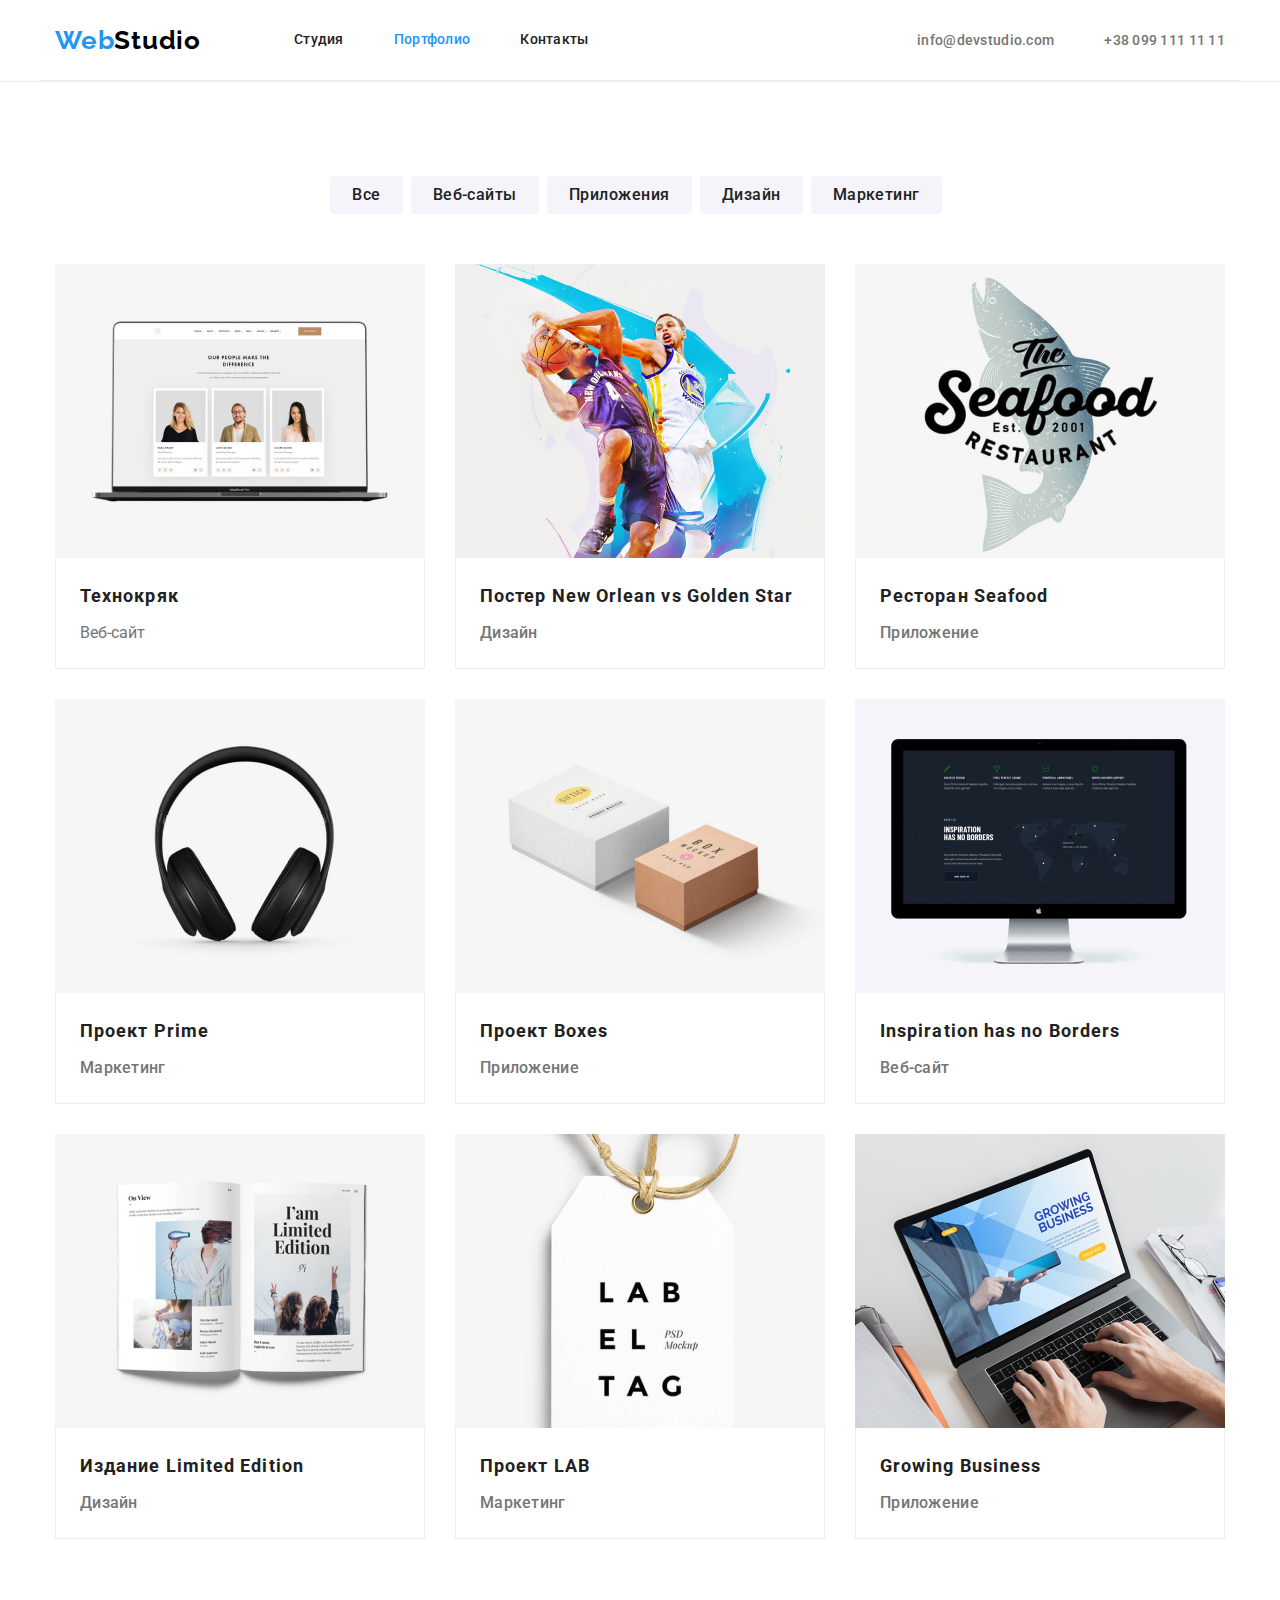
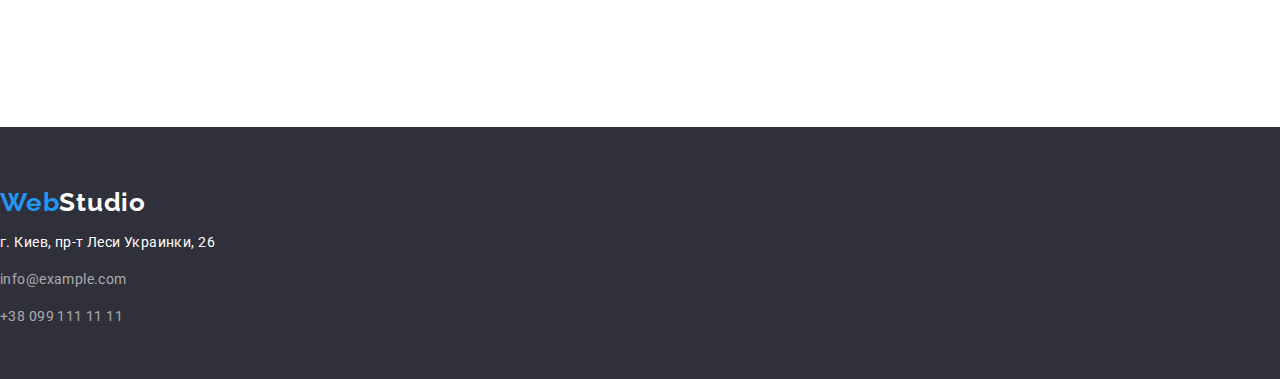
==== portfolio.html @ 0c504809 "added hero photo" ====
<!DOCTYPE html>
<html lang="ru">
<head>
    <meta charset="UTF-8">
    <meta name="viewport" content="width=device-width, initial-scale=1.0">
    <title>goit-markup-hw-01</title>
    <link rel="stylesheet" href="./css/style.css">
    <link rel="preconnect" href="https://fonts.gstatic.com">
<link href="https://fonts.googleapis.com/css2?family=Raleway:wght@700&family=Roboto:wght@400;500;700;900&display=swap" rel="stylesheet">
</head>
<body>
    
    <!--header conteiner -->
    <header class="header">
        <div class="conteiner header-conteiner">
            <nav class="navigation">
                <a href="" class="logo-header">Web<span style="color:black;">Studio</span> </a>
                <ul class="site-nav list ">
                    <li class="nav-item"> <a href="./index.html" class="link ">Студия</a></li>
                    <li class="nav-item"> <a href="./portfolio.html" class="link current">Портфолио</a></li>
                    <li class="nav-item"> <a href="" class="link">Контакты</a> </li>
                </ul>
            </nav>
            <!--webstudio-conteiner-contacts-->
            <ul class="contacts-nav list ">
    
                <li class="nav-contact-link"> <a href="" class="contact-link">info@devstudio.com</a></li>
                <li class="nav-contact-link"> <a href="" class="contact-link">+38 099 111 11 11</a> </li>
    
            </ul>
        </div>
    
    
    </header>

<main>
    <!--portfolio-buttons-->

    <section class="portfolio">
        <div class="portfolio-conteiner">

        <h1 class="title-work">Кнопки примеры работ</h1>
<ul class="list portfolio-button">

        <li><button class="nav-button ">Все</button></li>
        <li><button class="nav-button ">Веб-сайты</span></button></li>
        <li><button class="nav-button ">Приложения</span></button></li>
        <li><button class="nav-button ">Дизайн </span></button></li>
        <li><button class="nav-button ">Маркетинг </span></button></li>
    </ul>
            <ul class="projects-table list">
                
                <li class="projects-items"> 
                    <a href class=" link-furtherlink">
                    <div class="photo-cards"><img class="image-portfolio" width="370" src="image/portfolio1.png" alt="Веб-сайт"></div>
                    <div class="name">
                    <h3 >Технокряк</h3>
            <p >Веб-сайт</p> </div>
            </a>
                </li>

                <li class="projects-items">
                    <a href class="link-further link">
                   <div class="photo-cards"> <img class="image-portfolio" width="370" src="image/portfolio2.png" alt="изображены баскетболисты"></div>
                   <div class="name">
                    <h3 >Постер New Orlean vs Golden Star</h3>
                    <p >Дизайн</p></div>
                </a>
                </li>

                <li class="projects-items">
                    <a href class="link-further link">
                <div class="photo-cards"> <img class="image-portfolio" width="370" src="image/portfolio3.png" alt="лого ресторана рыба и надпись Ресторан Сифуд "></div>
                <div class="name">
                    <h3 >Ресторан Seafood</h3>
            <p >Приложение</p></div>
            </a>
                </li>

                <li class="projects-items">
                    <a href class="link-further link">
                    <div class="photo-cards"><img class="image-portfolio" width="370" src="image/portfolio4.png" alt="наушики черные"></div>
                    <div class="name">
                    <h3>Проект Prime</h3>
            <p >Маркетинг</p></div>
            </a>
                </li>

                <li class="projects-items">
                    <a href class="link-further link">
                    <div class="photo-cards"><img class="image-portfolio" width="370" src="image/portfolio5.png" alt="белая и коричневая картонные коробки"></div>
                <div class="name">
                    <h3 >Проект Boxes</h3>
            <p >Приложение</p></div>
            </a>
                </li>

                <li class="projects-items">
                    <a href class="link-further link">
                    <div class="photo-cards"><img class="image-portfolio" width="370" src="image/portfolio6.png" alt="монитор компьютера"></div>
                <div class="name">
                    <h3 >Inspiration has no Borders</h3>
            <p >Веб-сайт</p></div>
            </a>
                </li>

                <li class="projects-items">
                    <a href class="link-further link">
                    <div class="photo-cards"><img class="image-portfolio" width="370" src="image/portfolio7.png" alt="разворот журнала с фото"></div>
                <div class="name">
                    <h3 >Издание Limited Edition</h3>
            <p >Дизайн</p></div>
</a>
                </li>
                <li class="projects-items">
                    <a href class="link-further link">
                    <div class="photo-cards"><img class="image-portfolio" width="370" src="image/portfolio8.png" alt="белая этикетка"></div>
                <div class="name">
                    <h3 >Проект LAB</h3>
            <p >Маркетинг</p></div>
            </a>
                </li>

                <li class="projects-items">
                    <a href class="link-further link">
                    <div class="photo-cards"><img class="image-portfolio" width="370" src="image/portfolio9.png" alt="человек работает на ноутбуке"></div>
                <div class="name">
                    <h3 >Growing Business</h3>
            <p >Приложение</p></div>
            </a>
                </li>
            
            </ul>
            </div>

        </section>
    
    </main>
<footer class="footer-block">

    <div class="footer-conteiner">
        <nav class="footer-nav">
            <a href="" class="logo-footer highlights">Web<span class="color-logo">Studio</span> </a>
            <ul class=" navigation-list list">
                <li>
                    <p class="address-footer highlights">г. Киев, пр-т Леси Украинки, 26</p>
                    <a href="" class="footer-email highlights">info@example.com </a> 
                    <a href="" class="footer-tel highlights">+38 099 111 11 11</a>
                <li>
            </ul>
        </nav>
    </div>
</footer>

</body>

</html>
---- css/style.css ----
/* Главная */

/** main text color #757575 **/
/** text color of hero and address-footer #FFFFFF **/
/** color of titles #212121 **/
/** hover color #2196F3 **/
/** footer imail and tel color: rgba(255, 255, 255, 0.6)**/
/**background color of hero #2F303A **/

:root {
    --primary-text-color: #757575;
    --text-title-color: #212121 ;
    --hero-color:#FFFFFF;
    --accent-color :#2196F3 ;
}

body {
    font-family: 'Raleway', sans-serif;
    font-family: 'Roboto', sans-serif;
    margin: 0;
}


/** то что не надо применять **/
.list {
    list-style: none;
    padding: 0;
    margin: 0;
    
}
a:link {
    text-decoration: none;
}
ul {
    margin: 0;
    padding: 0;
    list-style: none;
}
* {
    box-sizing: border-box;

}
p {
    margin: 0;
}
h1, 
h2, 
h3 {
margin: 0;
}

/** accents **/

 
.link:hover {
    color: var(--accent-color );
   text-decoration:underline solid #2196F3;
}
.link:focus {
    color: var(--accent-color );
}
.contact-link {
    color: var(--primary-text-color);
    ;
}
.contact-link:hover,
.contact-link:focus {
    color:var(--accent-color );
    border-bottom:2px solid #2196F3; 
}
.highlights:hover,
.highlights:focus {
    
   text-decoration:underline solid #2196F3;
}

.hero-button {
    color: #FFFFFF;
    background-color: #2196F3 ;  
}



/** Header conteiner **/
.header {
    border-bottom: 1px solid #ECECEC;
    
    
}
.conteiner {
    width: 1200px;
    padding-left:15px ;
    padding-right: 15px;
    margin: 0 auto;
    align-items: center;
}
.header-conteiner {
    display: flex;
    align-items: center;
    justify-content: space-between;
    border-bottom: 1px solid #ECECEC;

}
.navigation {
    display: flex;
    align-items: center;
}
.site-nav {
    display: flex;
}
 .link {
font-family: Roboto;
font-size: 14px;
font-weight: 500;
line-height: 1.14;
letter-spacing: 0.02em;
text-align: left;
color: #212121;
}
.nav-item:not(:last-child){
margin-right: 50px;
}
.nav-item a{
    padding-top: 32px;
    padding-bottom: 32px;
    display: inline-block;
}
.logo-header {
    font-family: Raleway;
font-weight: 700;
font-size: 26px;
line-height: 1.19;
letter-spacing: 0.03em;
color: #2196F3;
display: inline-block;
margin-right: 93px;

}
.contacts-nav {
    display: flex;
    margin-left: auto;

}
.nav-contact-link:not(:last-child){
margin-right: 50px; }
    


.site-nav .link.current {
    color: #2196F3;
}
.contact-link {
    font-family: Roboto;
font-style: normal;
font-weight: 500;
font-size: 14px;
line-height: 16px;
letter-spacing: 0.02em;
}

/** Hero conteiner**/
.hero-section {
    display: flex;
    max-width: 1600px;
    min-height: 600px;
    margin-left: auto;
    margin-right: auto;
    padding-top: 200px;
    padding-bottom: 200px;
    text-align: center;
    background-image: url("../image/herophoto.jpg");
    background-repeat: no-repeat;
    background-size: cover;
    background-position: center;
}
.hero-conteiner {
    width: 1200px;
    margin-left: auto;
    margin-right: auto;
    padding-left: 15px;
    padding-right: 15px;
    background-color: #2F303A;

    
}

 .hero-title{
margin: 0 auto 30px;
font-family: Roboto;
font-weight: 900;
font-size: 44px;
line-height: 1.36;
text-transform: uppercase;
color: var(--hero-color);
width: 696px;
letter-spacing: 0.06em;
}

.hero-button {
    display: inherit;
    background: #2196F3;
    box-shadow: 0px 4px 4px rgba(0, 0, 0, 0.15);
    border: none;
    border-radius: 4px;  
    margin: 0 auto ;
    padding: 10px 32px;
    width: 200px;
    height: 50px;
    color: #FFFFFF;    
    font-family: Roboto;
    font-weight: 700;
    font-size: 16px;
    line-height: 1.86;   
}
/** **/


/** solutions conteiner **/
.solutions-section {
    padding-top: 94px;
    padding-bottom: 94px;
    
}
.solutions-conteiner {
    margin-left: auto;
    margin-right: auto;
    padding-left: 15px;
    padding-right: 15px;
    width: 1200px;
    color: #FFFFFF;  
}
.solutions-list{
    display: flex;
    flex-wrap: wrap;

}
.solutions-title {
    display: block;

}
.solution-block:not(:nth-child(4n)) {
    margin-right: 30px;
}
.solution-block{
    width: 270px;
   
}
.title {
font-family: Roboto;
font-weight: 700;
font-size: 14px;
line-height: 1.14;
letter-spacing: 0.03em;
text-transform: uppercase;
color: var(--text-title-color);
margin-top: 0;
margin-bottom: 10px;
}

.par-text-solution {
font-family: Roboto;
font-weight: 400;
font-size: 14px;
line-height: 2;
letter-spacing: 0.03em;
color: var(--primary-text-color);
}

/** Works samples container **/
.works-samples-container {
    padding-bottom: 94px;

}
.work-conteiner {
    margin-left: auto;
    margin-right: auto;
    width: 1200px;
    padding-left: 15px;
    padding-right: 15px;
}

.works-samples-title {
font-family: Roboto;
font-weight: 700;
font-size: 36px;
line-height: 1.31;
text-align: center;
letter-spacing: 0.03em;
color: var(--text-title-color);
padding-bottom: 50px;

}

.work-samples-list {
    
     display: flex;
    justify-content: space-between;
}
.work-photo{
        width: 370px;
}
.work-photo:not(:nth-child(3n)) {
    margin-right: 30px;
}

/** Team-container **/
.section-team {
    background: #F5F4FA;
    display: flex;
    justify-content:center;
    padding: 94px ;
   
}
.section-team-conteiner {
    width: 1200px;
    padding-left: 15px;
    padding-right: 15px;
    margin-left: auto;
    margin-right: auto;
   
}
.main-work-title {
    display: block;
 font-family: Roboto;
font-size: 36px;
font-weight: 700;
line-height: 1.31;
letter-spacing: 0.03em;
text-align: center;
color: var(--text-title-color);
}
.section-team-list {
       display: flex;
       margin-top: 50px;
 
}

.team-cards {
width: 270px;
height: 368px;
background: #FFFFFF;
box-shadow: 0px 1px 3px rgba(0, 0, 0, 0.12), 0px 1px 1px rgba(0, 0, 0, 0.14), 0px 2px 1px rgba(0, 0, 0, 0.2);
border-radius: 0px 0px 4px 4px;
}
.team-cards:not(:nth-child(4n)) {
    margin-right: 30px;
}

.designer-photo {
    width: 270px;
height: 260px;
}
.team-profile {
    
    padding: 30px 59px 30px 60px;
    
}


.designer-title {
    width: 155px;
    display: block;
    margin-bottom:10px;
   
    font-family: Roboto;
font-size: 16px;
font-weight: 500;
line-height: 1.19;
letter-spacing: 0.03em;
color: var(--text-title-color);
}
.par-text {
display: block;
margin: 0 ;
 font-family: Roboto;
font-size: 16px;
font-weight: 400;
line-height: 1.19;
letter-spacing: 0.03em;
color: var(--primary-text-color);
}

/** footer conteiner **/
.footer-block{
    padding-top: 60px;
    padding-bottom: 60px;
height: 252px;
 background-color:#2F303A ;
}
.footer-conteiner {
    
    margin-right: 0;
    width: 1200px;
    background-color:#2F303A;
}

.logo-footer {
    display: block;
    font-family: Raleway;
    margin-bottom: 10px;
    font-weight: 700;
    font-size: 26px;
    line-height: 1.19;
    letter-spacing: 0.03em;
color: #2196F3;
}

.address-footer{
 font-family: Roboto;
font-size: 14px;
font-weight: 400;
line-height: 2;
letter-spacing: 0.03em;
text-align: left;
margin-bottom: 9px;
    color: #FFFFFF;
}

.footer-email  {
    display: block;
    font-family: Roboto;
    margin-bottom: 9px;
font-size: 14px;
line-height: 2;
letter-spacing: 0.03em;
text-align: left;
color: rgba(255, 255, 255, 0.6);

}
.footer-tel {
 font-family: Roboto;
font-size: 14px;
line-height: 2;
letter-spacing: 0.03em;
text-align: left;
color: rgba(255, 255, 255, 0.6);
}

.footer-block .color-logo {
    color: #FFFFFF;
}

/** portfolio page **/
.portfolio {
    padding-bottom: 94px;
    padding-top: 94px;
    background: #FFFFFF;
    display: flex;
    justify-content:center;

}
.portfolio-conteiner {
    width: 1200px;
padding-left: 15px;
padding-right: 15px;
 margin-left: auto;
    margin-right: auto;
}
.title-work {
    display: none;
}
.portfolio-button {
    display: flex;
    justify-content: center;
    margin-bottom: 50px;
    
}
.nav-button {
margin-right: 8px;
padding: 6px 22px;
background: #F5F4FA;
font-family: Roboto;
font-weight: 500;
font-size: 16px;
line-height: 1.63;
text-align: center;
letter-spacing: 0.03em;
border-radius: 4px;
color: #212121;
border: none;
}


.nav-button.current {
    background:var(--accent-color );
}
.portfolio .nav-button:hover,
.portfolio .nav-button:focus {
    color: #FFFFFF;
    background-color:var(--accent-color );
}
.projects-table  {
    padding-bottom: 94px;
    display: flex;
}
.projects-list-table {
       width: 1200px;
    padding-left: 15px;
    padding-right: 15px;
    margin-left: auto;
    margin-right: auto;
    margin: 0 auto;
}
.projects-table{
        display: flex;
        flex-wrap: wrap;
        justify-content: center;
        margin-left: -30px;
margin-top: -30px;  
}
a.link-further{
    display: block;
    text-decoration: none;
}
.link-further:hover {
   
   text-decoration:none;}

.image-portfolio{
display: block;
}
.photo-cards{
    display: block;
    max-width: 100%;
    height: auto;
}
.projects-items {
    width: 370px;
margin-left: 30px;
margin-top: 30px;
background: #FFFFFF;

}
.name {
    width: 370px;
    padding: 20px 24px;
    border: 1px solid #eeeeee;
    border-top: none;
    background-color: #FFFFFF;
}

.projects-table h3 {
        font-weight: 700;
    font-size: 18px;
    letter-spacing: 0.06em;
    line-height: 2;
    text-align: left;
    color: var(--text-title-color);
    margin-bottom: 4px;
}
.projects-table p {
 font-size: 16px;
    line-height: 1.87;
   margin-top: 0;
    margin-bottom: 0;
color: var(--primary-text-color);
}
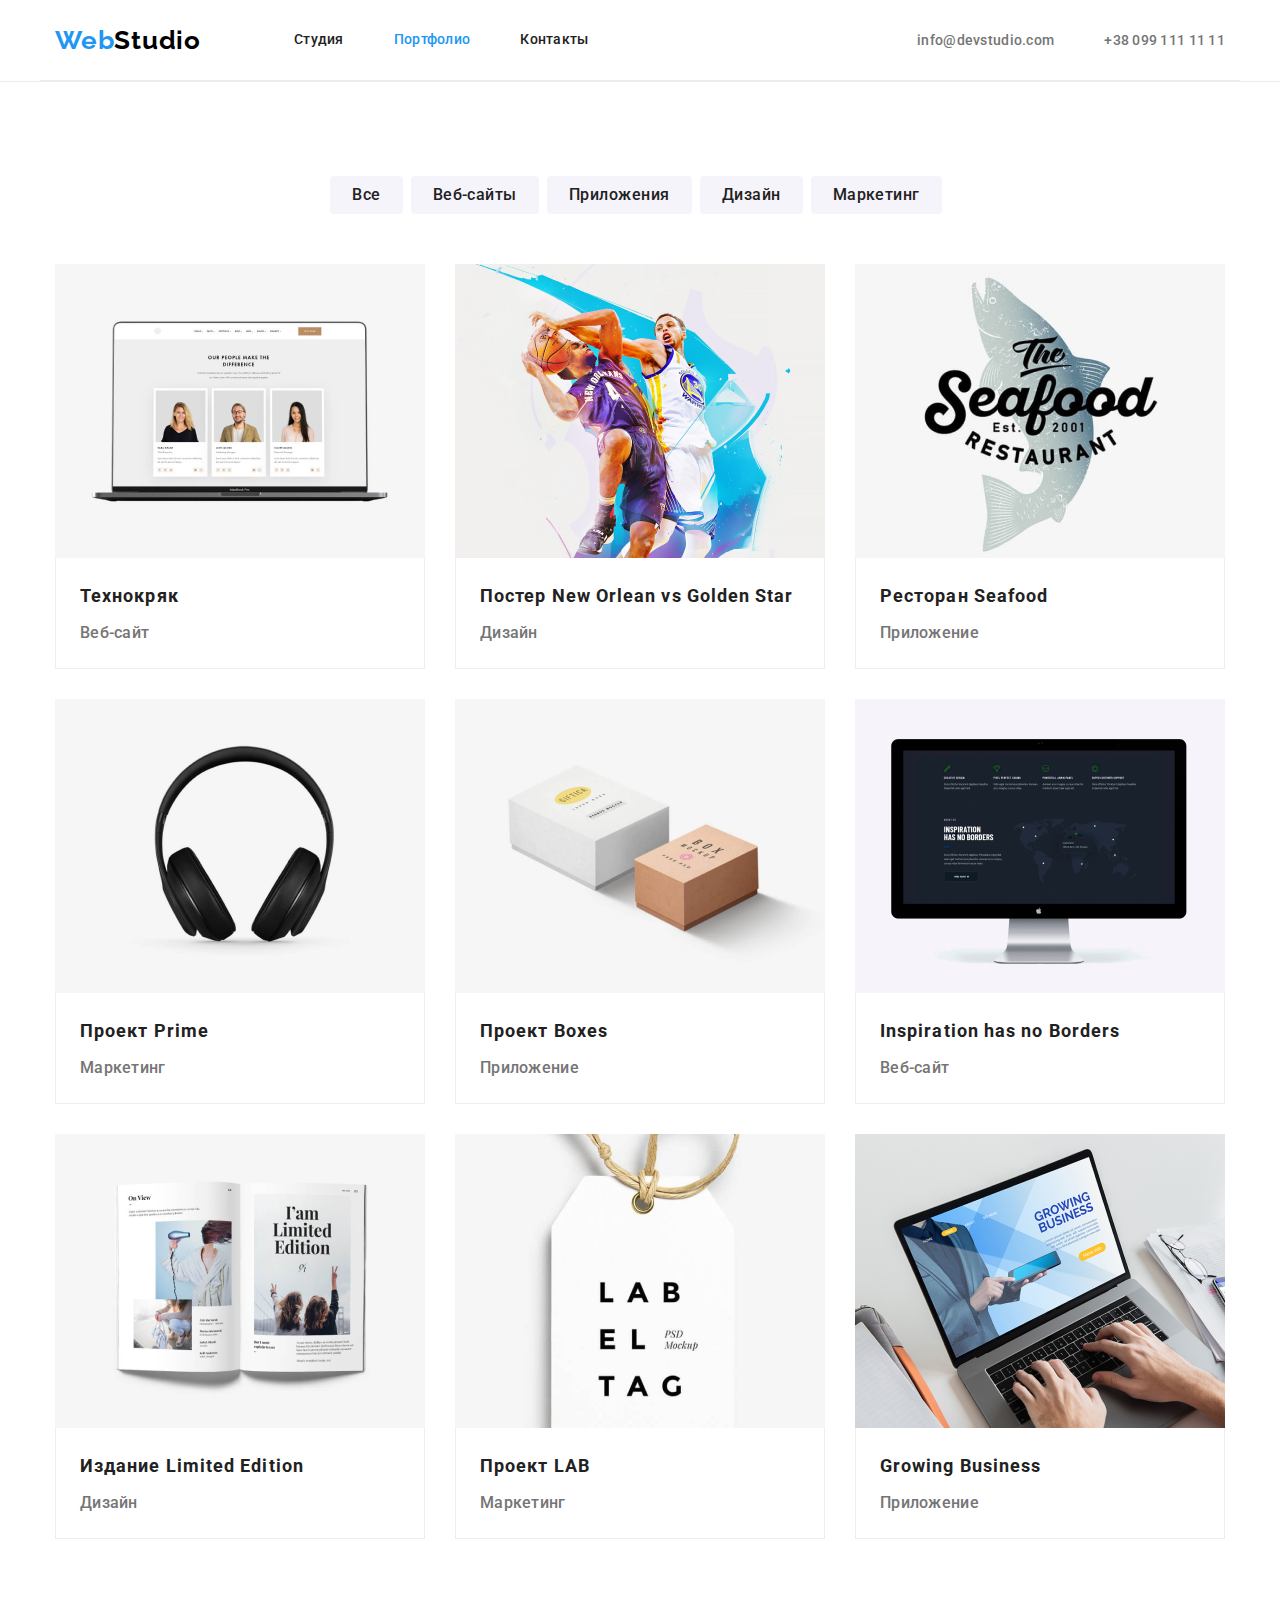
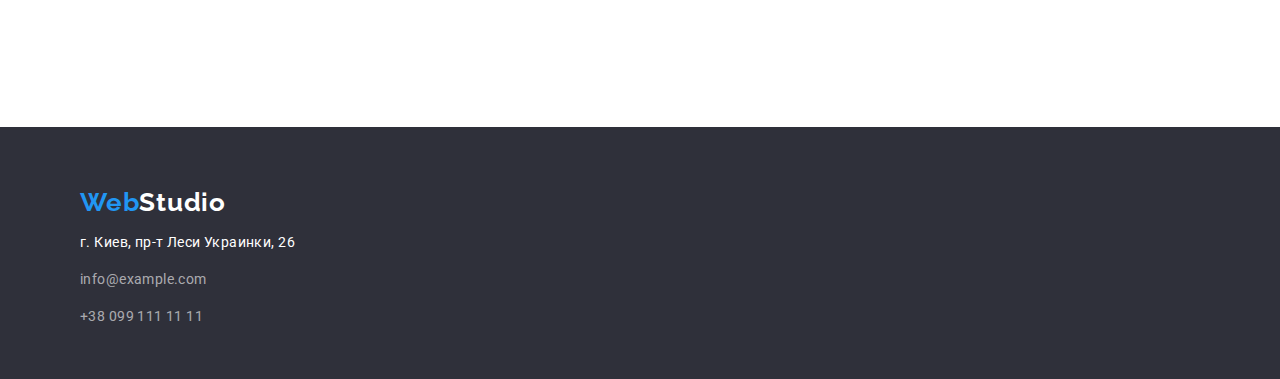
==== commit 11c033b9: "herophoto" ====
--- a/portfolio.html
+++ b/portfolio.html
@@ -51,7 +51,7 @@
             <ul class="projects-table list">
                 
                 <li class="projects-items"> 
-                    <a href class=" link-furtherlink">
+                    <a href class=" link-further link">
                     <div class="photo-cards"><img class="image-portfolio" width="370" src="image/portfolio1.png" alt="Веб-сайт"></div>
                     <div class="name">
                     <h3 >Технокряк</h3>
--- a/css/style.css
+++ b/css/style.css
@@ -160,18 +160,14 @@
 
 /** Hero conteiner**/
 .hero-section {
-    display: flex;
-    max-width: 1600px;
-    min-height: 600px;
-    margin-left: auto;
-    margin-right: auto;
-    padding-top: 200px;
-    padding-bottom: 200px;
-    text-align: center;
-    background-image: url("../image/herophoto.jpg");
-    background-repeat: no-repeat;
-    background-size: cover;
-    background-position: center;
+    margin-top: 0;
+  padding: 200px 0;
+  text-align: center;
+  max-width: 1600px;
+  min-height: 600px;
+  background-color: var(--background-color-gray);
+  background-image: linear-gradient(to right, rgba(47, 48, 58, 0.4), rgba(47, 48, 58, 0.4)),
+    url(../image/herophoto.jpg);
 }
 .hero-conteiner {
     width: 1200px;
@@ -308,7 +304,9 @@
     background: #F5F4FA;
     display: flex;
     justify-content:center;
-    padding: 94px ;
+    padding-top: 94px;
+    padding-bottom: 94px;
+    
    
 }
 .section-team-conteiner {
@@ -388,11 +386,12 @@
  background-color:#2F303A ;
 }
 .footer-conteiner {
-    
+    margin: 0 auto;
     margin-right: 0;
     width: 1200px;
-    background-color:#2F303A;
-}
+    
+}
+
 
 .logo-footer {
     display: block;
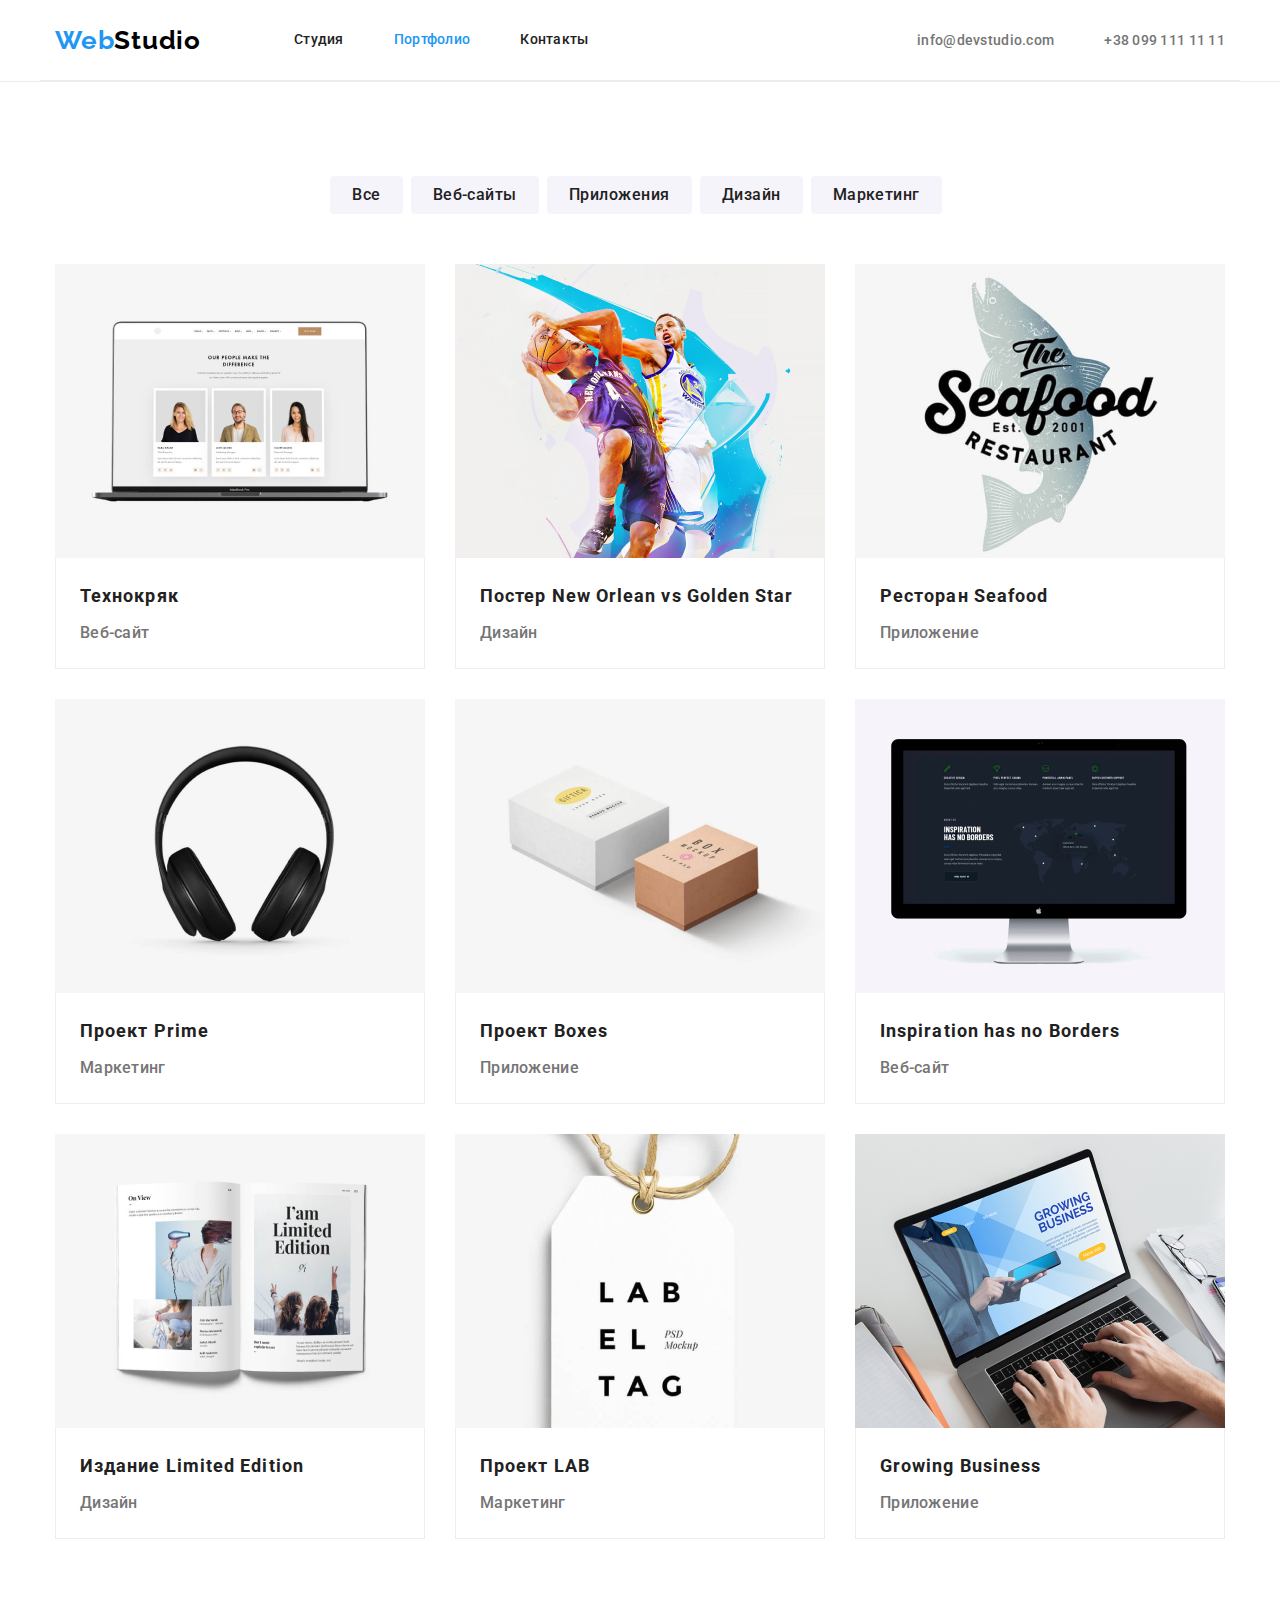
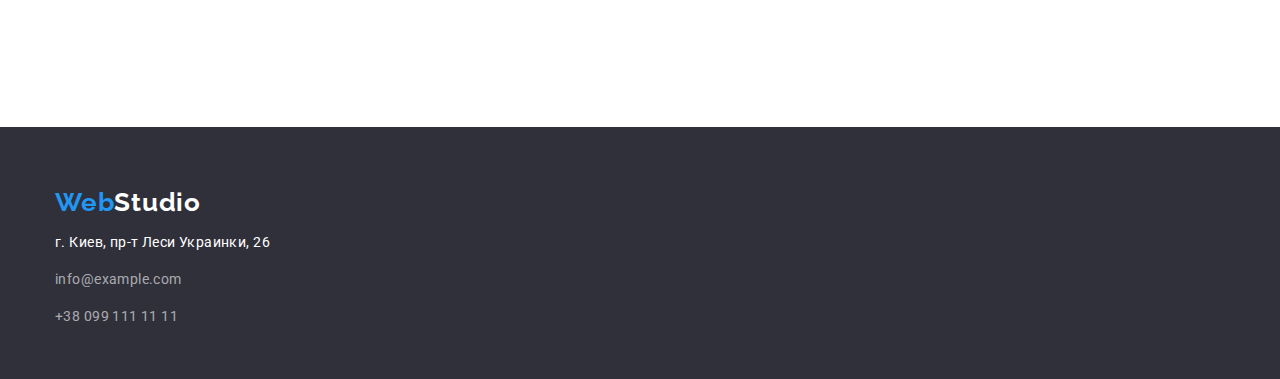
==== commit 4cc49b7b: "highlights" ====
--- a/portfolio.html
+++ b/portfolio.html
@@ -142,10 +142,10 @@
         <nav class="footer-nav">
             <a href="" class="logo-footer highlights">Web<span class="color-logo">Studio</span> </a>
             <ul class=" navigation-list list">
-                <li>
-                    <p class="address-footer highlights">г. Киев, пр-т Леси Украинки, 26</p>
-                    <a href="" class="footer-email highlights">info@example.com </a> 
-                    <a href="" class="footer-tel highlights">+38 099 111 11 11</a>
+                <li class="highlights">
+                    <p class="address-footer ">г. Киев, пр-т Леси Украинки, 26</p>
+                    <a href="" class="footer-email ">info@example.com </a> 
+                    <a href="" class="footer-tel ">+38 099 111 11 11</a>
                 <li>
             </ul>
         </nav>
--- a/css/style.css
+++ b/css/style.css
@@ -34,7 +34,8 @@
 ul {
     margin: 0;
     padding: 0;
-    list-style: none;
+    list-style-type: none;
+   
 }
 * {
     box-sizing: border-box;
@@ -68,11 +69,7 @@
     color:var(--accent-color );
     border-bottom:2px solid #2196F3; 
 }
-.highlights:hover,
-.highlights:focus {
-    
-   text-decoration:underline solid #2196F3;
-}
+
 
 .hero-button {
     color: #FFFFFF;
@@ -139,6 +136,7 @@
 .contacts-nav {
     display: flex;
     margin-left: auto;
+    color: var(--primary-text-color);
 
 }
 .nav-contact-link:not(:last-child){
@@ -150,13 +148,42 @@
     color: #2196F3;
 }
 .contact-link {
-    font-family: Roboto;
-font-style: normal;
+    display: flex;
 font-weight: 500;
 font-size: 14px;
 line-height: 16px;
 letter-spacing: 0.02em;
 }
+.mail, .tel {
+    display: flex;
+    align-items: center;
+    letter-spacing: 0.02em;
+    line-height: 1.2;
+    font-weight: 500;
+    color: var(--primary-text-color);
+}
+.mail svg {
+    width: 16px;
+    height: 12px;
+    fill:: var(--primary-text-color);
+    margin-right: 10px;
+}
+.tel svg {
+    width: 10px;
+    height: 16px;
+    fill:: var(--primary-text-color);
+    margin-right: 10px;
+}
+.mail:hover,
+.mail:focus svg{
+fill:var(--accent-color );
+}
+.tel:hover,
+.tel:focus svg{
+fill:var(--accent-color );
+}
+
+
 
 /** Hero conteiner**/
 .hero-section {
@@ -175,8 +202,6 @@
     margin-right: auto;
     padding-left: 15px;
     padding-right: 15px;
-    background-color: #2F303A;
-
     
 }
 
@@ -241,6 +266,36 @@
     width: 270px;
    
 }
+.antenna::before {
+background-image: url("./image/symbol-defs.svg#icon-phone");
+ background-repeat: no-repeat;
+ background-position: center;
+ }
+.solution-block::before{
+    display: flex;
+    content: '';
+    height: 120px;
+    background-color: #F5F4FA;
+    border-radius: 4px;
+    margin-bottom: 30px;
+    background-repeat: no-repeat;
+    background-position: center;
+}
+.solution-block.antenna::before{
+    background-image: url("../image/antenna.svg");
+}
+.solution-block.clock::before{
+    background-image: url("../image/clock.svg");
+}
+.solution-block.diagram::before{
+    background-image: url("../image/diagram.svg");
+}
+.solution-block.astronaut::before{
+    background-image: url("../image/astronaut.svg");
+}
+
+
+
 .title {
 font-family: Roboto;
 font-weight: 700;
@@ -335,11 +390,13 @@
 
 .team-cards {
 width: 270px;
-height: 368px;
+height: 428px;
 background: #FFFFFF;
 box-shadow: 0px 1px 3px rgba(0, 0, 0, 0.12), 0px 1px 1px rgba(0, 0, 0, 0.14), 0px 2px 1px rgba(0, 0, 0, 0.2);
 border-radius: 0px 0px 4px 4px;
-}
+text-align: center;
+}
+
 .team-cards:not(:nth-child(4n)) {
     margin-right: 30px;
 }
@@ -349,17 +406,18 @@
 height: 260px;
 }
 .team-profile {
-    
-    padding: 30px 59px 30px 60px;
-    
-}
-
+    height: 167px;
+    display: block;
+    padding-top: 30px;
+    padding-bottom: 30px;
+    text-align: center;
+    
+}
 
 .designer-title {
-    width: 155px;
+    
     display: block;
     margin-bottom:10px;
-   
     font-family: Roboto;
 font-size: 16px;
 font-weight: 500;
@@ -378,20 +436,198 @@
 color: var(--primary-text-color);
 }
 
+.social-group {
+    height:44px;
+    margin-top: 16px;
+    display: flex;
+    padding-left: 32px;
+    padding-right: 32px;
+    justify-content: space-around;
+   
+}
+
+.social-links {
+    
+    margin: auto;
+    
+    height: 44px;
+    width: 44px;
+    
+}
+.soc-link svg{
+    height: 20px;
+    width: 20px;
+    fill: #AFB1B8;
+}
+.soc-link {
+    width: 100%;
+    height: 100%;
+    background-color:transparent;
+    display: flex;
+    justify-content: center;
+    align-items: center;
+    border-radius: 50%;
+}
+
+ .soc-link:hover,
+    .soc-link:focus {
+       background-color: var(--accent-color);
+       
+    }
+
+    .soc-link:hover svg,
+
+    .soc-link:focus svg {
+       fill: #ffffff;
+       
+    }
+
+
+.clients {
+    padding-top: 94px;
+    padding-bottom: 94px;
+    background: #ffffff;
+    display: flex;
+    justify-content:center;
+}
+.conteinet-clients {
+    width: 1200px;
+    padding-left: 15px;
+    padding-right: 15px;
+    margin-left: auto;
+    margin-right: auto;
+}
+.clients-list {
+    display: flex;
+    justify-content: center;
+    align-items: center;
+}
+
+.our-clients{
+        font-size: 36px;
+    line-height: 1.16;
+    font-weight: 700;
+    text-align: center;
+    margin: 0;
+    margin-bottom: 50px;
+}
+
+.clients-logo{
+    width: 170px;
+    height: 90px; 
+    
+}
+.clients-logo:not(:nth-child(6n)) {
+    margin-right: 30px;}
+
+.clients-logo svg {
+    width: ;
+    height: 45px;
+    fill: #AFB1B8;
+}
+.clients-logo a{
+
+border: 1px solid #AFB1B8;
+    border-radius: 4px;
+    margin-right: 30px;
+    display: flex;
+    width: 100%;
+    height: 90px;
+    justify-content: center;
+    align-items: center;
+    }
+
+   .comp-link:hover,
+    .comp-link:focus {
+       border-color: var(--accent-color);
+       
+    }
+
+    .comp-link:hover svg,
+    .comp-link:focus svg {
+       fill: var(--accent-color);}
+
 /** footer conteiner **/
 .footer-block{
     padding-top: 60px;
     padding-bottom: 60px;
 height: 252px;
  background-color:#2F303A ;
+ 
 }
 .footer-conteiner {
-    margin: 0 auto;
-    margin-right: 0;
-    width: 1200px;
-    
-}
-
+   width: 1200px;
+padding-left: 15px;
+padding-right: 15px;
+margin-left: auto;
+margin-right: auto;
+display: flex;
+    
+}
+.highlights p:hover,
+.highlights p:focus { 
+    
+    border-bottom:2px solid #2196F3;
+}
+
+
+.footer-social {
+        margin-left: 70px;
+    color: #ffffff;
+    font-size: 14px;
+    line-height: 16px;
+    letter-spacing: 0.03em;
+    padding-top: 9px;
+}
+.footer-social p {
+    text-transform: uppercase;
+    font-family: Roboto;
+font-weight: bold;
+font-size: 14px;
+line-height: 1.14;
+letter-spacing: 0.03em;
+color: #FFFFFF;
+margin-bottom: 20px;
+}
+
+.footer-links-list {
+    display:flex;
+
+}
+.footer-links svg {
+     fill: white;
+    height: 20px;
+    width: 20px;
+}
+
+.footer-links {
+    background: rgba(255, 255, 255, 0.1);
+    display: flex;
+    justify-content: center;
+    align-items: start;
+    border-radius: 50%;
+        width: 44px;
+    height: 44px;
+   
+
+}
+.footer-links:not(:nth-child(4n)) {
+    margin-right: 10px;}
+
+.footer-links a {
+    width: 100%;
+    display: flex;
+    justify-content: center;
+    align-items: center;
+    margin: auto;
+    border-radius: 50%;
+    height: 100%;
+
+}
+.footer-links:hover,
+.footer-links:focus {
+    background-color: var(--accent-color);
+}
 
 .logo-footer {
     display: block;
@@ -511,9 +747,17 @@
     display: block;
     text-decoration: none;
 }
-.link-further:hover {
-   
-   text-decoration:none;}
+.link-further:hover,
+ .link-further:focus {
+    display: inline-block;
+   text-decoration:none;
+       width: 370px;
+    height: 404px;
+    background: #FFFFFF;
+      box-shadow: 0px 1px 1px rgba(0, 0, 0, 0.12), 0px 4px 4px rgba(0, 0, 0, 0.06), 1px 4px 6px rgba(0, 0, 0, 0.16);
+    border-radius: 0px 0px 4px 4px;
+}
+
 
 .image-portfolio{
 display: block;
@@ -555,3 +799,20 @@
 color: var(--primary-text-color);
 }
 
+.test {
+    height: 200px;
+    width: 200px;
+    background-color: red;
+
+}
+.test svg {
+    height: 50px;
+    width: 50px;
+    fill: black;
+}
+.test:hover {
+    background-color: blue;
+}
+.test:hover svg{
+    fill:red;
+}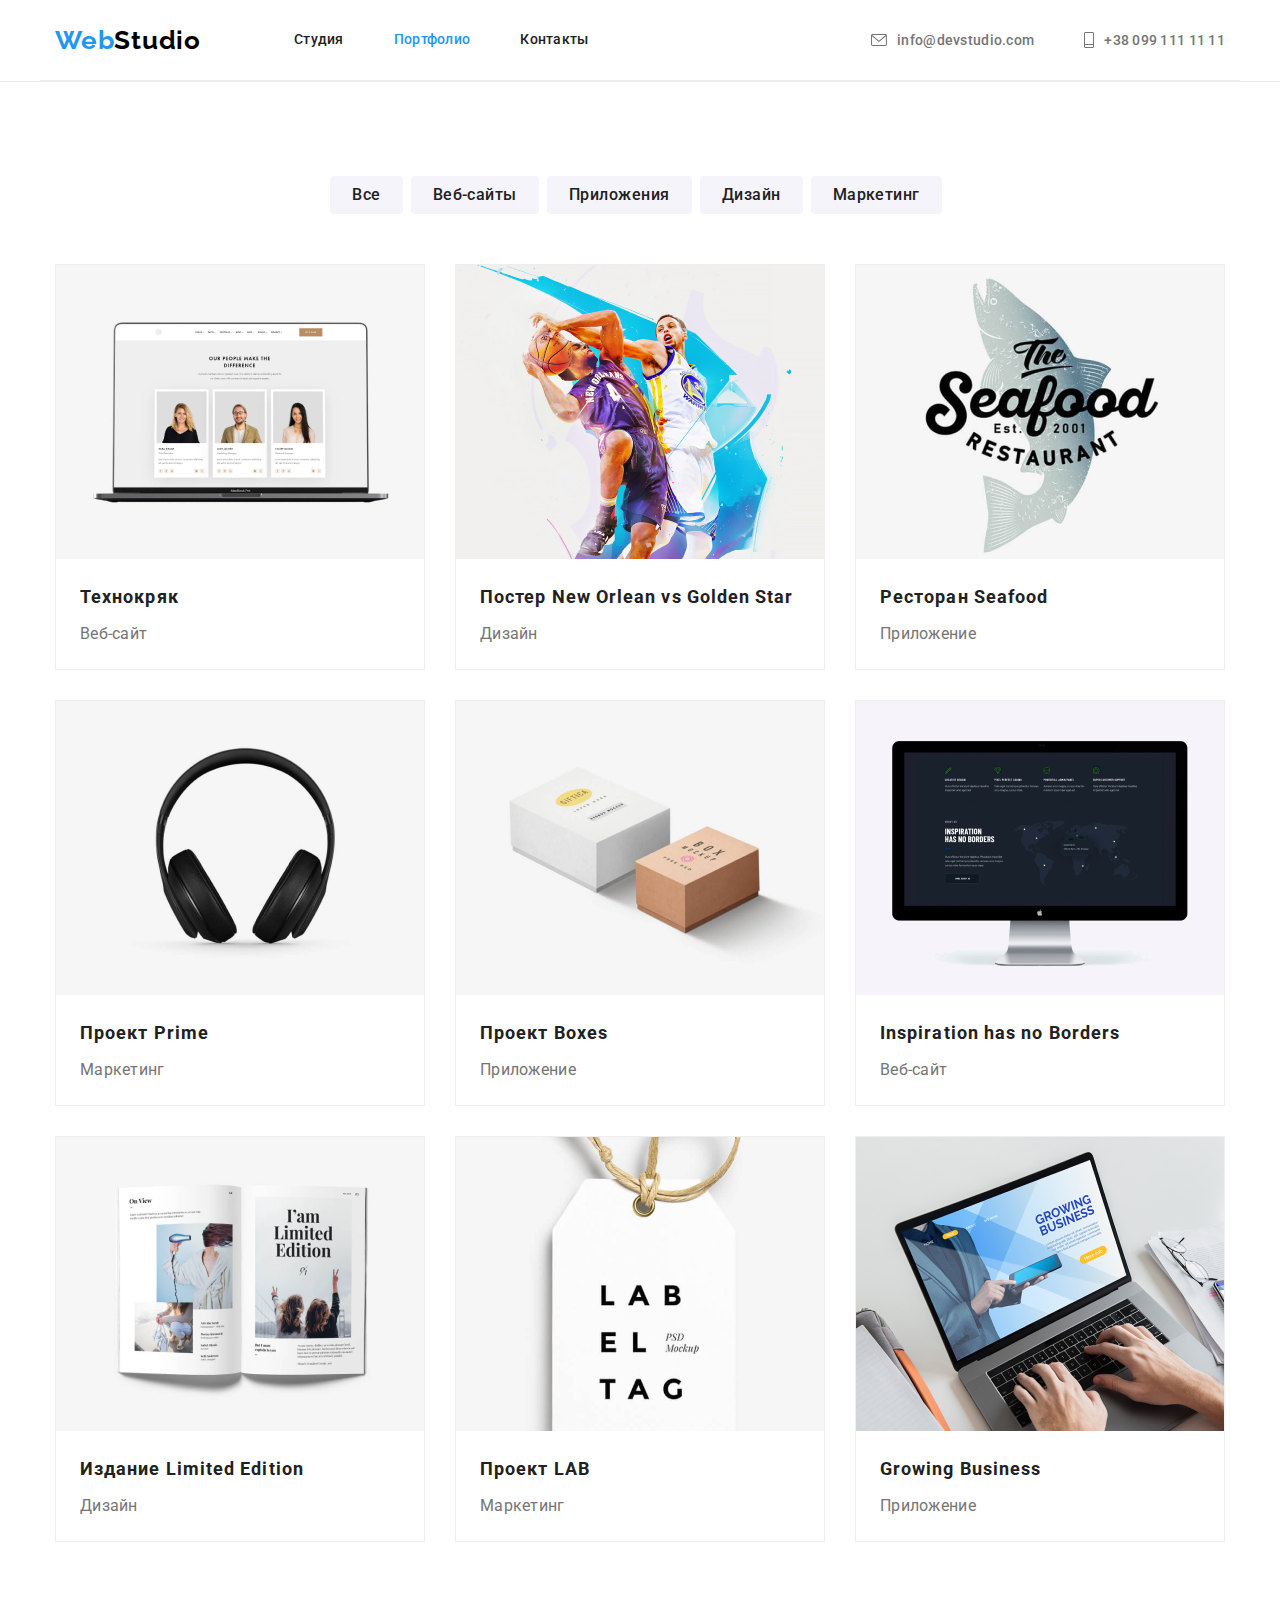
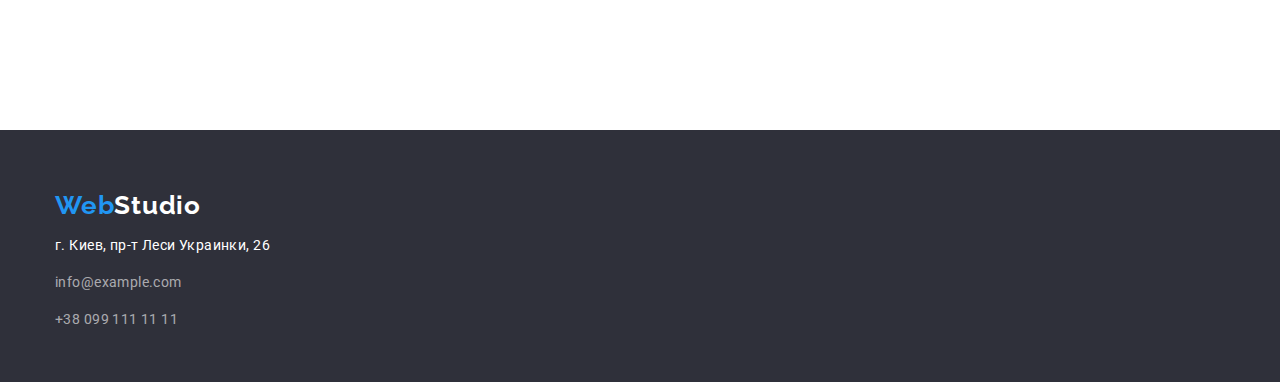
==== commit b79a48cb: "borders" ====
--- a/portfolio.html
+++ b/portfolio.html
@@ -23,10 +23,16 @@
             </nav>
             <!--webstudio-conteiner-contacts-->
             <ul class="contacts-nav list ">
-    
-                <li class="nav-contact-link"> <a href="" class="contact-link">info@devstudio.com</a></li>
-                <li class="nav-contact-link"> <a href="" class="contact-link">+38 099 111 11 11</a> </li>
-    
+            
+                <li class="nav-contact-link"> <a href="" class="contact-link mail"> <svg>
+                            <use href="./image/symbol-defs.svg#icon-envelope"></use>
+                        </svg>
+                        info@devstudio.com</a></li>
+                <li class="nav-contact-link "> <a href="" class="contact-link tel"><svg>
+                            <use href="./image/symbol-defs.svg#icon-phone"></use>
+                        </svg>
+                        +38 099 111 11 11</a> </li>
+            
             </ul>
         </div>
     
@@ -52,7 +58,12 @@
                 
                 <li class="projects-items"> 
                     <a href class=" link-further link">
-                    <div class="photo-cards"><img class="image-portfolio" width="370" src="image/portfolio1.png" alt="Веб-сайт"></div>
+                    <div class="photo-cards">
+                        <img class="image-portfolio" width="370" src="image/portfolio1.png" alt="Веб-сайт">
+                    
+                        <p class="overlay-text">Технокряк это современная площадка распространения коронавируса. Компании используют эту платформу для цифрового
+                            шпионажа и атак на защищённые сервера конкурентов.</p>
+                    </div>
                     <div class="name">
                     <h3 >Технокряк</h3>
             <p >Веб-сайт</p> </div>
--- a/css/style.css
+++ b/css/style.css
@@ -28,9 +28,10 @@
     margin: 0;
     
 }
-a:link {
+a {
     text-decoration: none;
 }
+
 ul {
     margin: 0;
     padding: 0;
@@ -55,7 +56,7 @@
  
 .link:hover {
     color: var(--accent-color );
-   text-decoration:underline solid #2196F3;
+   
 }
 .link:focus {
     color: var(--accent-color );
@@ -67,9 +68,13 @@
 .contact-link:hover,
 .contact-link:focus {
     color:var(--accent-color );
-    border-bottom:2px solid #2196F3; 
-}
-
+    
+}
+ .highlights:hover,
+ .highlights:focus {
+    
+   border-bottom:2px solid #2196F3; 
+}
 
 .hero-button {
     color: #FFFFFF;
@@ -136,7 +141,6 @@
 .contacts-nav {
     display: flex;
     margin-left: auto;
-    color: var(--primary-text-color);
 
 }
 .nav-contact-link:not(:last-child){
@@ -161,27 +165,29 @@
     line-height: 1.2;
     font-weight: 500;
     color: var(--primary-text-color);
+    
 }
 .mail svg {
     width: 16px;
     height: 12px;
-    fill:: var(--primary-text-color);
+    fill: var(--primary-text-color);
     margin-right: 10px;
 }
 .tel svg {
     width: 10px;
     height: 16px;
-    fill:: var(--primary-text-color);
+    fill: var(--primary-text-color);
     margin-right: 10px;
 }
-.mail:hover,
+.mail:hover svg,
 .mail:focus svg{
 fill:var(--accent-color );
 }
-.tel:hover,
+.tel:hover svg,
 .tel:focus svg{
 fill:var(--accent-color );
 }
+
 
 
 
@@ -545,7 +551,8 @@
 
     .comp-link:hover svg,
     .comp-link:focus svg {
-       fill: var(--accent-color);}
+       fill: var(--accent-color);
+    }
 
 /** footer conteiner **/
 .footer-block{
@@ -564,11 +571,6 @@
 display: flex;
     
 }
-.highlights p:hover,
-.highlights p:focus { 
-    
-    border-bottom:2px solid #2196F3;
-}
 
 
 .footer-social {
@@ -628,6 +630,11 @@
 .footer-links:focus {
     background-color: var(--accent-color);
 }
+ .footer-links:hover svg,
+  .footer-links:focus svg {
+       fill: #ffffff; 
+    }
+
 
 .logo-footer {
     display: block;
@@ -747,7 +754,7 @@
     display: block;
     text-decoration: none;
 }
-.link-further:hover,
+.link-further:hover ,
  .link-further:focus {
     display: inline-block;
    text-decoration:none;
@@ -755,7 +762,7 @@
     height: 404px;
     background: #FFFFFF;
       box-shadow: 0px 1px 1px rgba(0, 0, 0, 0.12), 0px 4px 4px rgba(0, 0, 0, 0.06), 1px 4px 6px rgba(0, 0, 0, 0.16);
-    border-radius: 0px 0px 4px 4px;
+   
 }
 
 
@@ -763,26 +770,27 @@
 display: block;
 }
 .photo-cards{
-    display: block;
-    max-width: 100%;
-    height: auto;
-}
+    position:  relative;
+    width: auto;
+    height: 294px;
+    overflow: hidden;
+}
+
 .projects-items {
     width: 370px;
-margin-left: 30px;
-margin-top: 30px;
-background: #FFFFFF;
-
-}
+    margin-left: 30px;
+    margin-top: 30px;
+    background: #FFFFFF;
+    border: 1px solid #EEEEEE;
+}
+
 .name {
-    width: 370px;
     padding: 20px 24px;
-    border: 1px solid #eeeeee;
     border-top: none;
     background-color: #FFFFFF;
 }
 
-.projects-table h3 {
+.name h3 {
         font-weight: 700;
     font-size: 18px;
     letter-spacing: 0.06em;
@@ -791,14 +799,17 @@
     color: var(--text-title-color);
     margin-bottom: 4px;
 }
-.projects-table p {
+.name p {
+    font-family: Roboto;
  font-size: 16px;
+ font-weight: 400;
     line-height: 1.87;
    margin-top: 0;
     margin-bottom: 0;
 color: var(--primary-text-color);
 }
 
+
 .test {
     height: 200px;
     width: 200px;
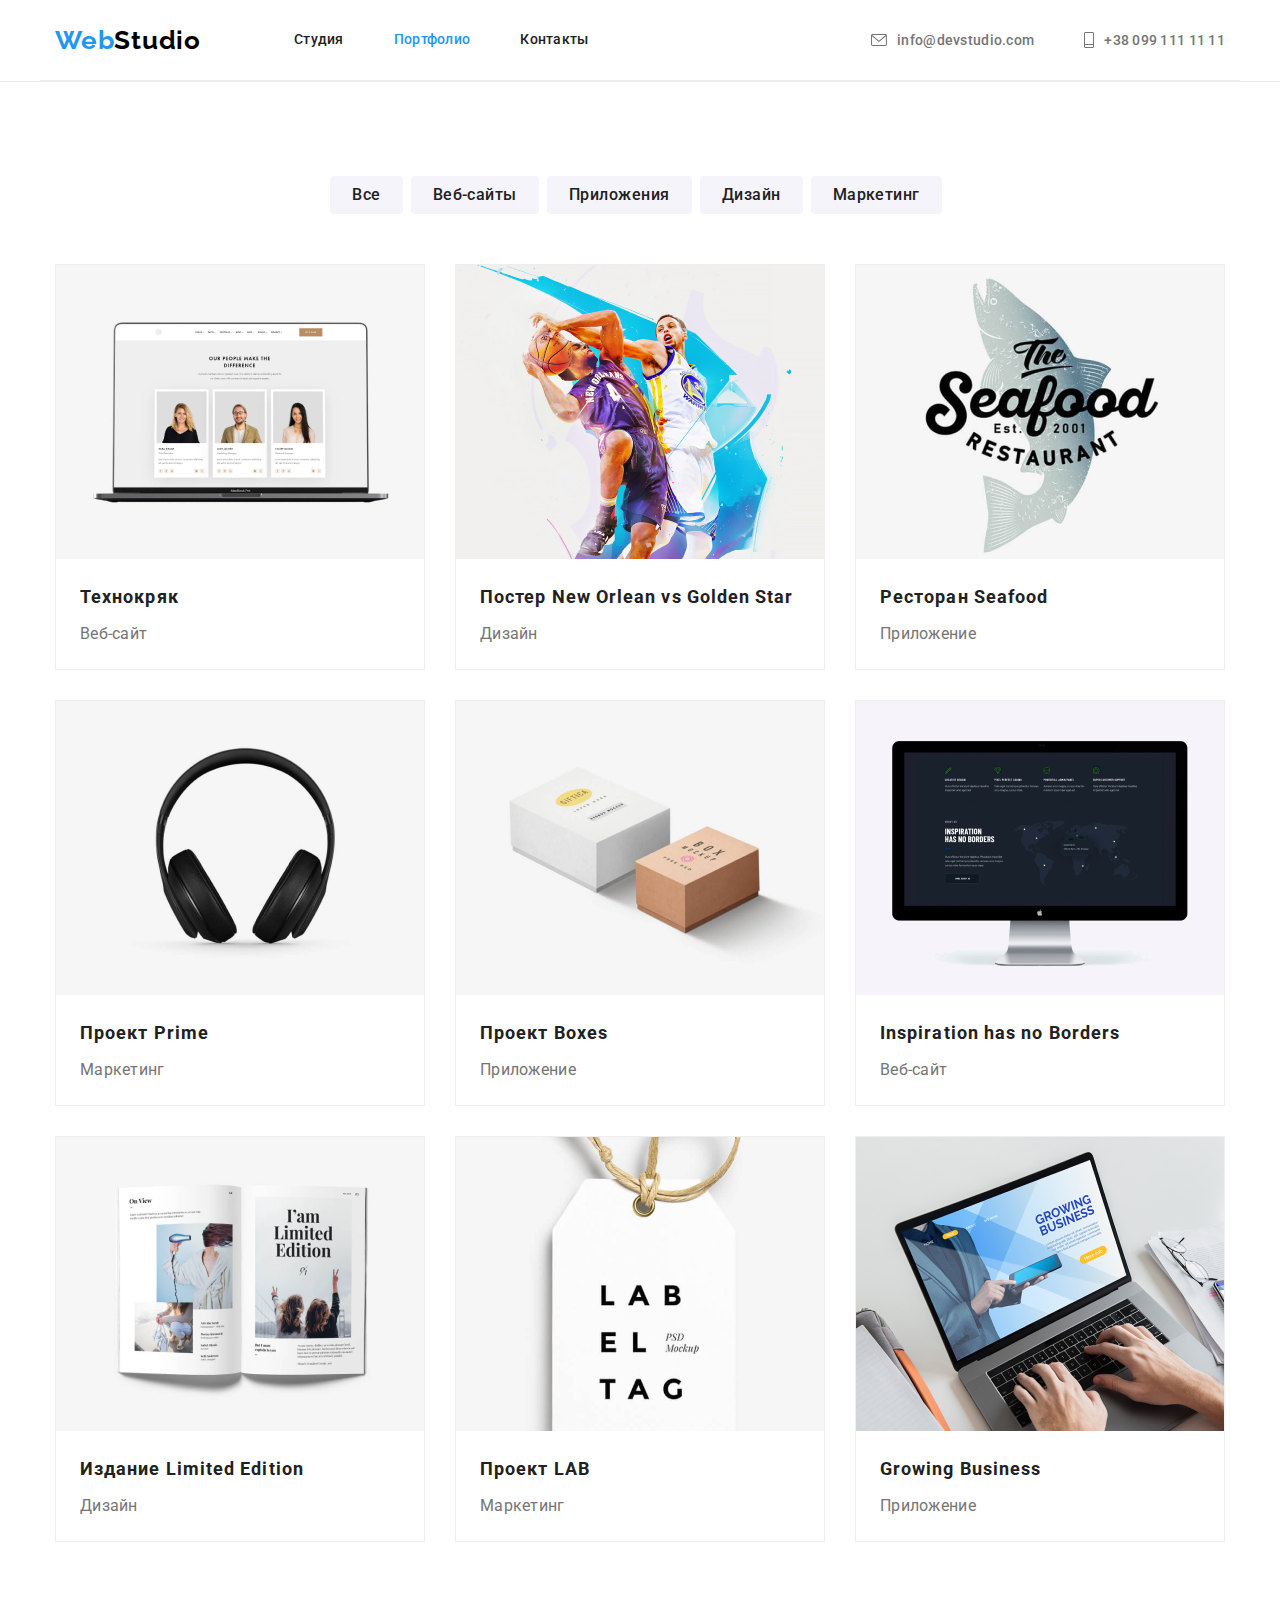
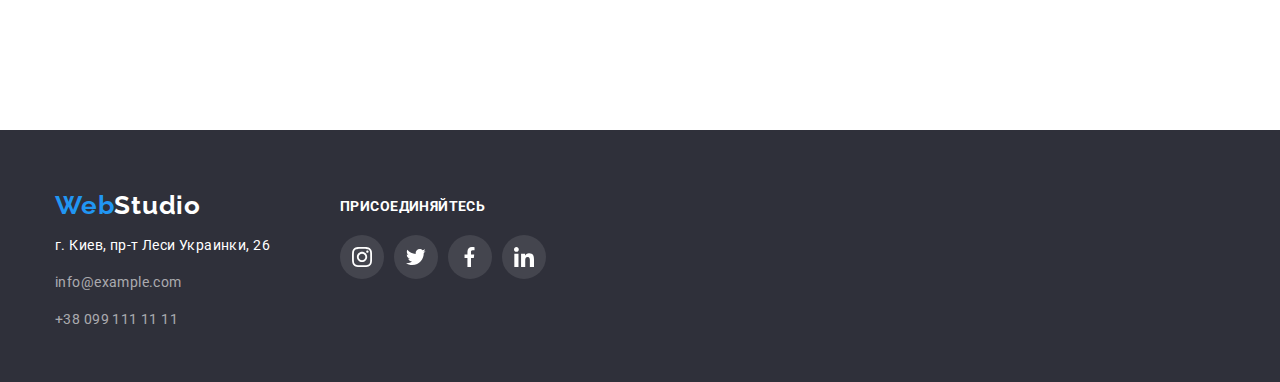
==== commit be1350d1: "added focus" ====
--- a/portfolio.html
+++ b/portfolio.html
@@ -150,17 +150,48 @@
 <footer class="footer-block">
 
     <div class="footer-conteiner">
-        <nav class="footer-nav">
+        <div class="footer-nav">
             <a href="" class="logo-footer highlights">Web<span class="color-logo">Studio</span> </a>
             <ul class=" navigation-list list">
-                <li class="highlights">
-                    <p class="address-footer ">г. Киев, пр-т Леси Украинки, 26</p>
-                    <a href="" class="footer-email ">info@example.com </a> 
-                    <a href="" class="footer-tel ">+38 099 111 11 11</a>
+                <li>
+                    <p class="address-footer highlights">г. Киев, пр-т Леси Украинки, 26</p>
+                    <a href="" class="footer-email highlights">info@example.com </a>
+                    <a href="" class="footer-tel highlights">+38 099 111 11 11</a>
                 <li>
             </ul>
-        </nav>
+        </div>
+        <div class="footer-social">
+            <p>присоединяйтесь</p>
+
+            <ul class="footer-links-list">
+
+                <li class="footer-links"><a href="" class="footer-li">
+                        <svg>
+                            <use href="./image/symbol-defs.svg#icon-instagram"></use>
+                        </svg>
+                    </a></li>
+                <li class="footer-links"><a href="" class="footer-li">
+                        <svg>
+                            <use href="./image/symbol-defs.svg#icon-twitter"></use>
+                        </svg>
+                    </a></li>
+                <li class="footer-links"><a href="" class="footer-li">
+                        <svg>
+                            <use href="./image/symbol-defs.svg#icon-facebook"></use>
+                        </svg>
+                    </a>
+                </li>
+                <li class="footer-links"><a href="" class="footer-li">
+                        <svg>
+                            <use href="./image/symbol-defs.svg#icon-linkedin"></use>
+                        </svg>
+                    </a>
+                </li>
+            </ul>
+
+        </div>
     </div>
+
 </footer>
 
 </body>
--- a/css/style.css
+++ b/css/style.css
@@ -626,12 +626,12 @@
     height: 100%;
 
 }
-.footer-links:hover,
-.footer-links:focus {
+.footer-li:hover,
+.footer-li:focus {
     background-color: var(--accent-color);
 }
- .footer-links:hover svg,
-  .footer-links:focus svg {
+ .footer-li:hover svg,
+  .footer-li:focus svg {
        fill: #ffffff; 
     }
 
@@ -810,20 +810,3 @@
 }
 
 
-.test {
-    height: 200px;
-    width: 200px;
-    background-color: red;
-
-}
-.test svg {
-    height: 50px;
-    width: 50px;
-    fill: black;
-}
-.test:hover {
-    background-color: blue;
-}
-.test:hover svg{
-    fill:red;
-}